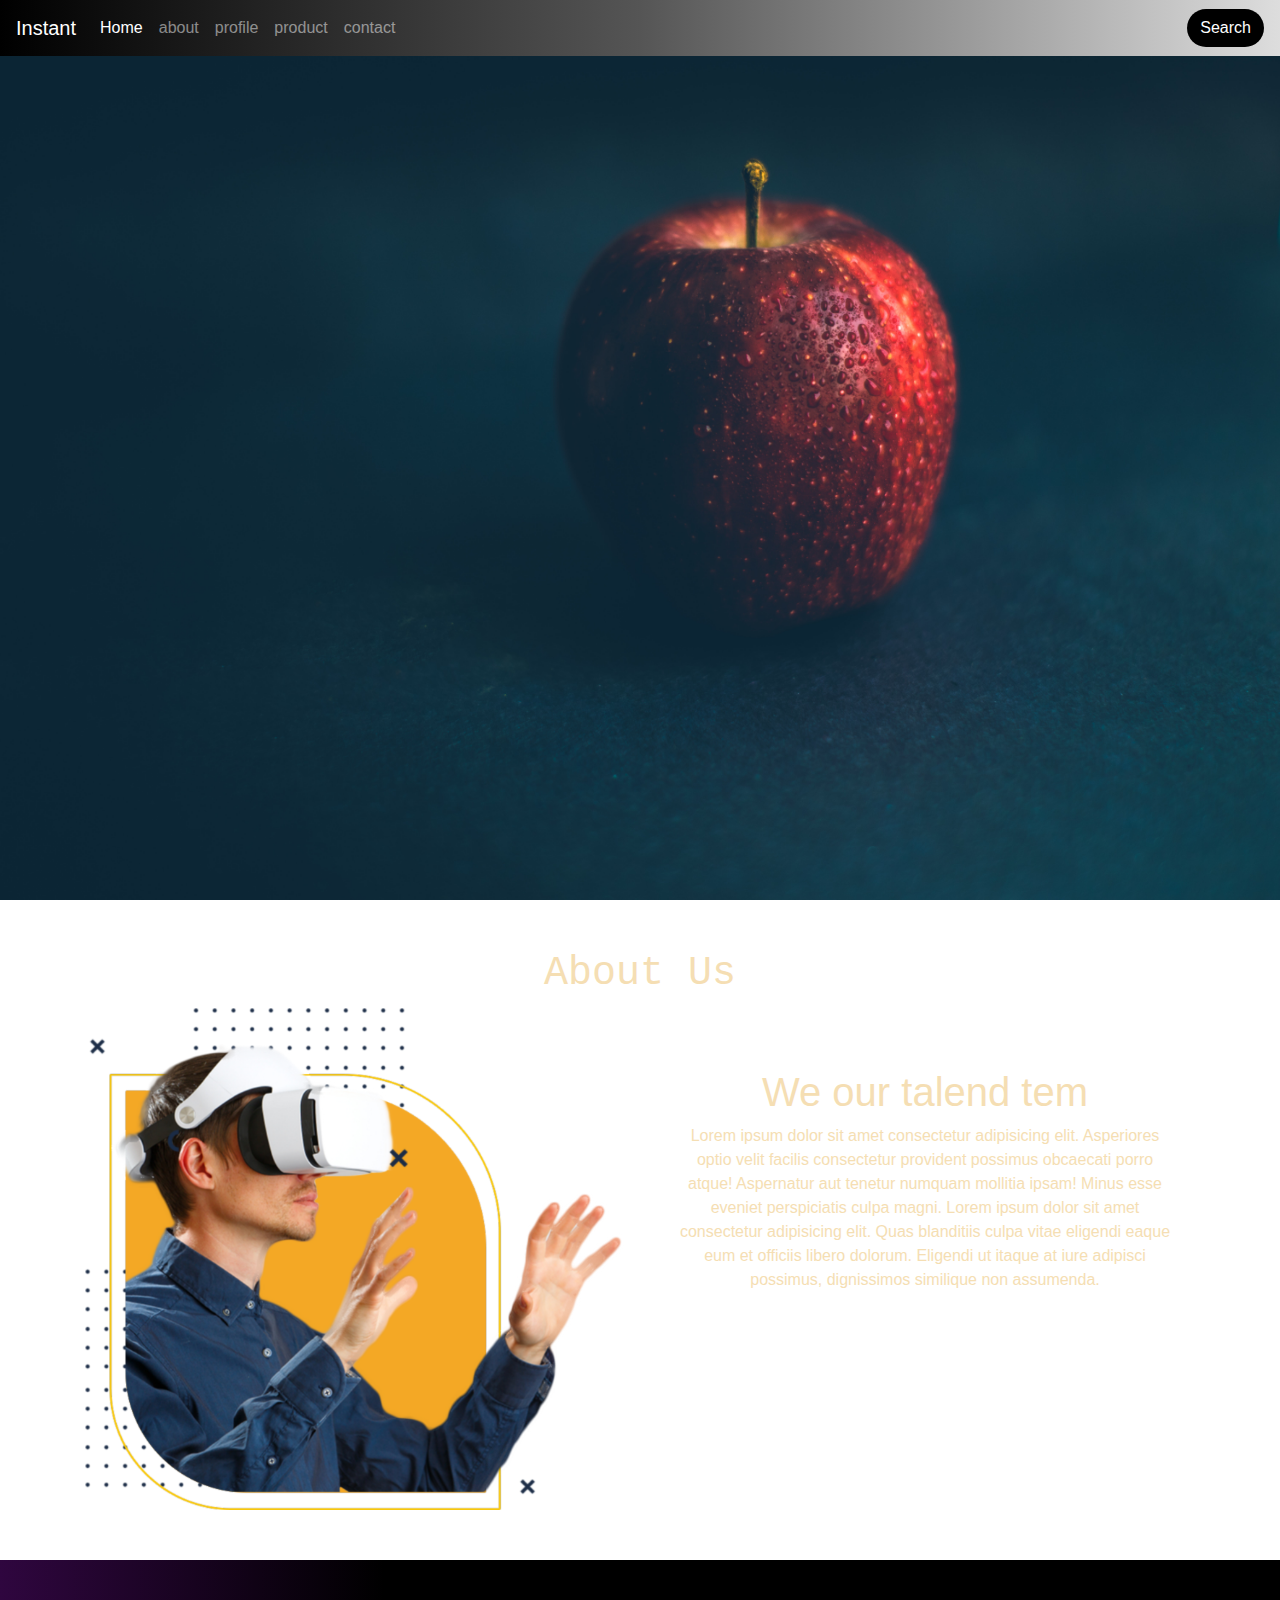
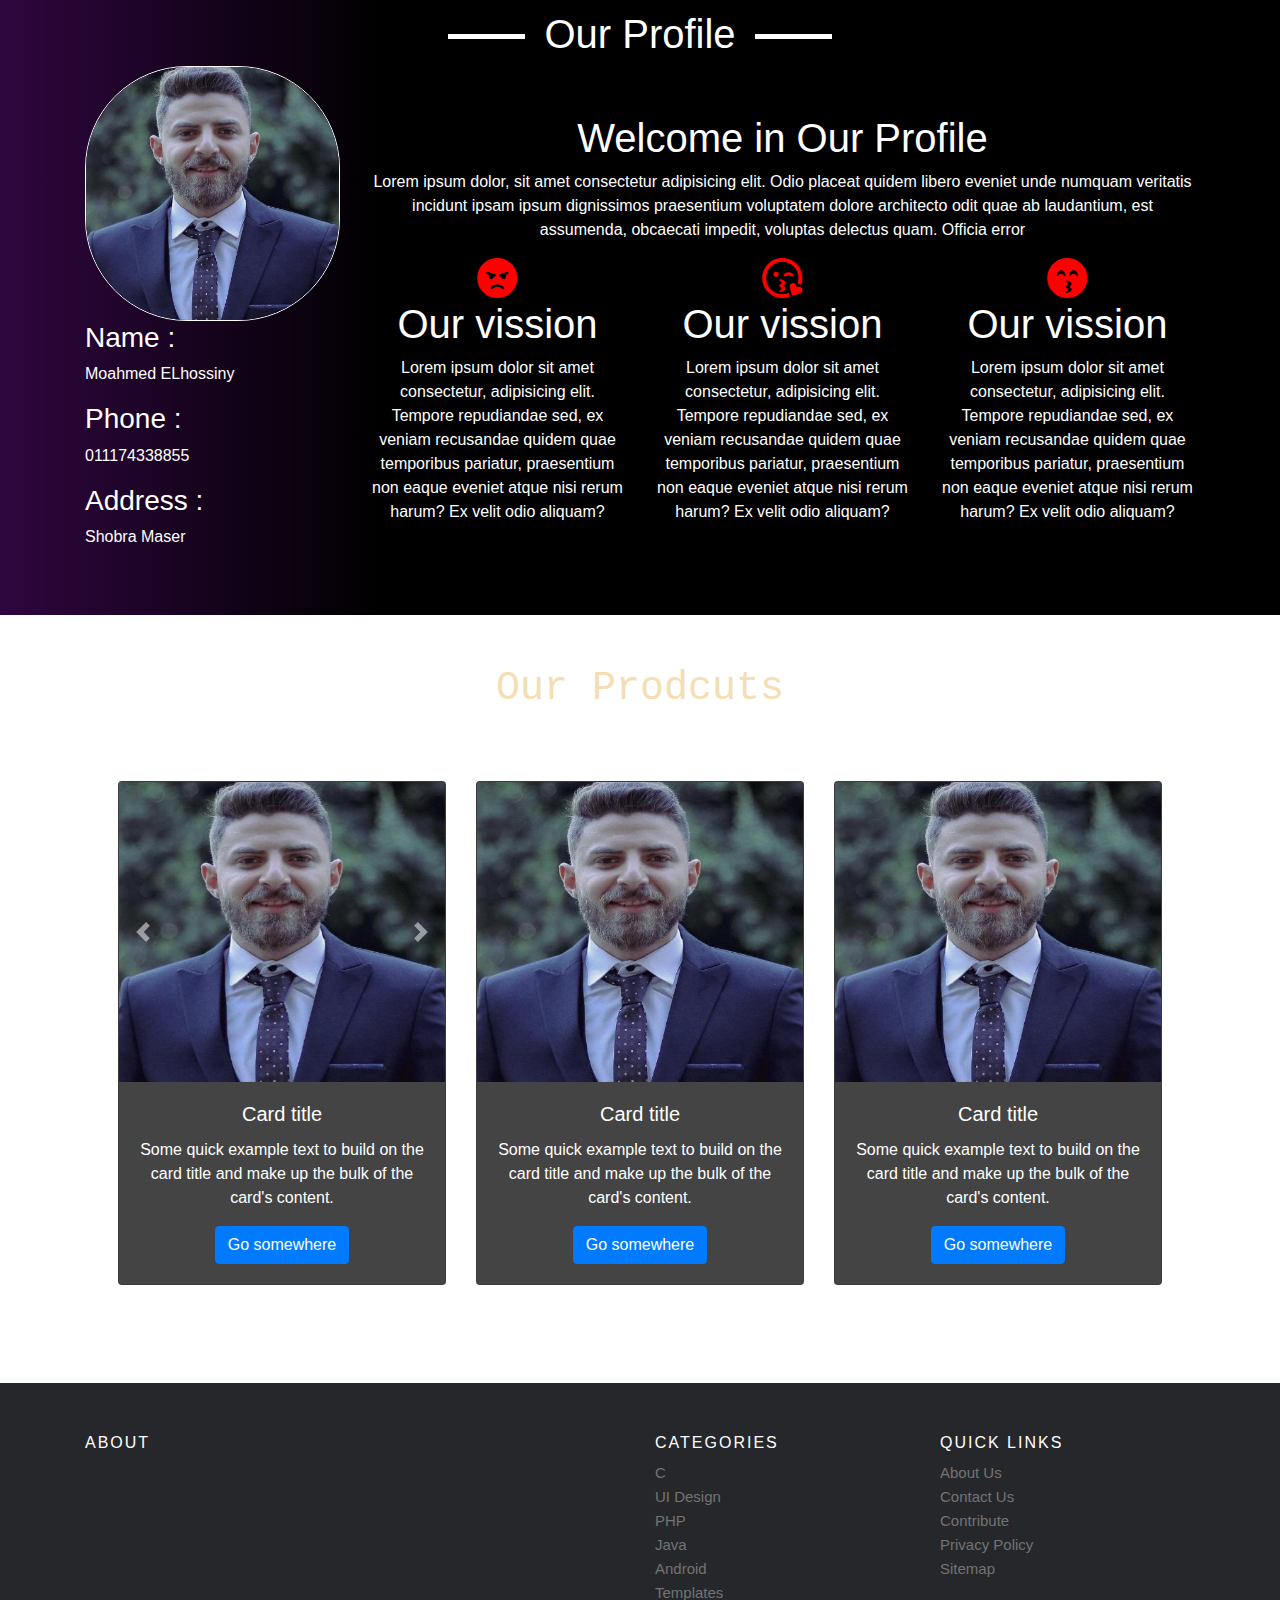
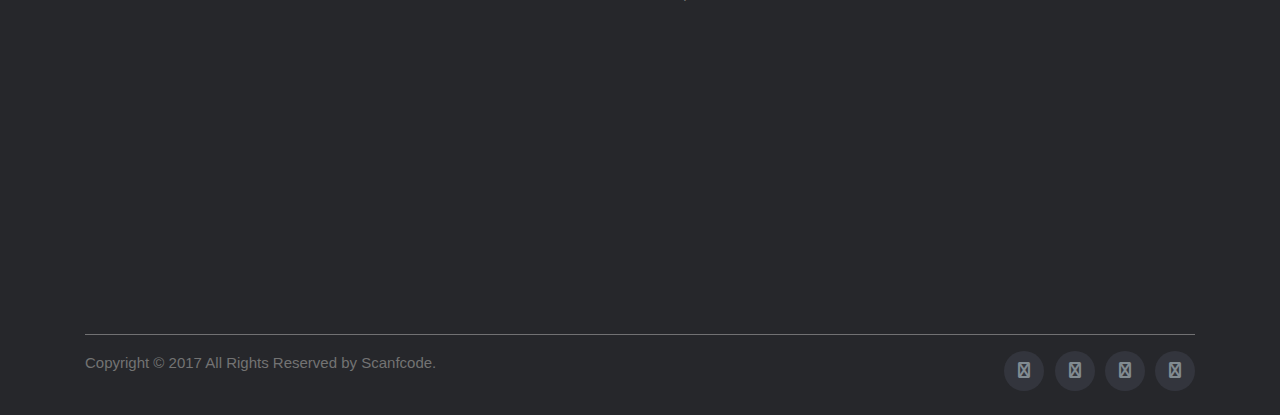
==== index.html @ 7d890608 "first commit" ====
<!DOCTYPE html>
<html lang="en">

<head>
    <meta charset="UTF-8">
    <meta http-equiv="X-UA-Compatible" content="IE=edge">
    <meta name="viewport" content="width=device-width, initial-scale=1.0">
    <title>Document</title>
    <!-- Bootstrap css -->
    <link rel="stylesheet" href="./css/bootstrap.min.css">
    <!-- Font Awsoum Css -->
    <link rel="stylesheet" href="./css/all.min.css">
    <!-- My File CSs -->
    <link rel="stylesheet" href="./css/main.css">
</head>

<body>

    <header id="home">
        <nav class=" navbar fixed-top navbar-expand-lg navbar-dark ">
            <a class="navbar-brand" href="#">Instant</a>
            <button class="navbar-toggler" type="button" data-toggle="collapse" data-target="#navbarSupportedContent"
                aria-controls="navbarSupportedContent" aria-expanded="false" aria-label="Toggle navigation">
                <span class="navbar-toggler-icon"></span>
            </button>
            <div class="collapse navbar-collapse" id="navbarSupportedContent">
                <ul class="navbar-nav mr-auto">
                    <li class="nav-item active">
                        <a class="nav-link" href="#home">Home</a>
                    </li>
                    <li class="nav-item">
                        <a class="nav-link" href="#about">about</a>
                    </li>

                    <li class="nav-item">
                        <a class="nav-link " href="#profile">profile</a>
                    </li>
                    <li class="nav-item">
                        <a class="nav-link " href="#product">product</a>
                    </li>
                    <li class="nav-item">
                        <a class="nav-link " href="#footer">contact</a>
                    </li>
                </ul>
                <form class="form-inline my-2 my-lg-0">
                    <button class="btn my-2 my-sm-0" type="submit">Search</button>
                </form>
            </div>
        </nav>
        <div class="home">

        </div>
    </header>


    <section id="about">
        <div class="about_header">
            <h1> About Us </h1>
            <div class="hr"></div>
        </div>
        <div class="container">
            <div class="row">
                <div class="col-md-6">
                    <div class="aboutImg">
                        <img src="./img/p4.png" class="img-fluid" alt="">
                    </div>
                </div>
                <div class="col-md-6">
                    <div class="aboutInfo">
                        <h1> We our talend tem </h1>
                        <p>
                            Lorem ipsum dolor sit amet consectetur adipisicing elit. Asperiores optio velit facilis
                            consectetur provident possimus obcaecati porro atque! Aspernatur aut tenetur numquam
                            mollitia ipsam! Minus esse eveniet perspiciatis culpa magni.
                            Lorem ipsum dolor sit amet consectetur adipisicing elit. Quas blanditiis culpa vitae
                            eligendi eaque eum et officiis libero dolorum. Eligendi ut itaque at iure adipisci possimus,
                            dignissimos similique non assumenda.
                        </p>

                    </div>
                </div>
            </div>
        </div>

    </section>


    <section id="profile">
        <div class="profileHeader">
            <h1> Our Profile </h1>
        </div>
        <div class="container">
            <div class="row">
                <div class="col-md-3">
                    <div class="profileInfo text-left">
                        <img src="./img/p5.jpg" class="img-fluid " alt="">
                        <h3> Name : </h3>
                        <p> Moahmed ELhossiny </p>
                        <h3> Phone : </h3>
                        <p> 011174338855 </p>
                        <h3> Address : </h3>
                        <p> Shobra Maser </p>
                    </div>
                </div>
                <div class="col-md-9">
                    <div class="profileData pt-5">
                        <h1> Welcome in Our Profile </h1>
                        <p> Lorem ipsum dolor, sit amet consectetur adipisicing elit. Odio placeat quidem libero eveniet
                            unde numquam veritatis incidunt ipsam ipsum dignissimos praesentium voluptatem dolore
                            architecto
                            odit quae ab laudantium, est assumenda, obcaecati impedit, voluptas delectus quam. Officia
                            error
                        </p>
                    </div>
                    <div class="row">
                        <div class="col-md-4">
                            <div class="data">
                                <i class="fa-solid fa-face-angry"></i>
                                <h1> Our vission </h1>

                                <p>Lorem ipsum dolor sit amet consectetur, adipisicing elit. Tempore repudiandae sed, ex
                                    veniam recusandae quidem quae temporibus pariatur, praesentium non eaque eveniet
                                    atque
                                    nisi rerum harum? Ex velit odio aliquam?</p>
                            </div>
                        </div>
                        <div class="col-md-4">
                            <div class="data">
                                <i class="fa-regular fa-face-kiss-wink-heart"></i>
                                <h1> Our vission </h1>
                                <p>Lorem ipsum dolor sit amet consectetur, adipisicing elit. Tempore repudiandae sed, ex
                                    veniam recusandae quidem quae temporibus pariatur, praesentium non eaque eveniet
                                    atque
                                    nisi rerum harum? Ex velit odio aliquam?</p>
                            </div>
                        </div>
                        <div class="col-md-4">
                            <div class="data">
                                <i class="fa-solid fa-face-kiss-beam"></i>
                                <h1> Our vission </h1>
                                <p>Lorem ipsum dolor sit amet consectetur, adipisicing elit. Tempore repudiandae sed, ex
                                    veniam recusandae quidem quae temporibus pariatur, praesentium non eaque eveniet
                                    atque
                                    nisi rerum harum? Ex velit odio aliquam?</p>
                            </div>
                        </div>
                    </div>
                </div>
            </div>
        </div>
    </section>

    <section id="product">
        <div class="product_header">
            <h1> Our Prodcuts </h1>
            <div class="hr"></div>
        </div>
        <div class="container p-5">
            <div class="row">
                <div class="col-lg-4 col-md-6">
                    <div class="card">
                        <div id="carouselExampleControls" class="card-img-top carousel slide" data-ride="carousel">
                            <div id="carouselExampleControls" class="carousel slide" data-ride="carousel">
                                <div class="carousel-inner">
                                    <div class="carousel-item active">
                                        <img src="./img/p5.jpg" class="d-block w-100" alt="...">
                                    </div>
                                    <div class="carousel-item">
                                        <img src="./img/p6.png" class="d-block w-100" alt="...">
                                    </div>
                                    <div class="carousel-item">
                                        <img src="./img/p7.png" class="d-block w-100" alt="...">
                                    </div>
                                </div>
                                <button class="carousel-control-prev" type="button"
                                    data-target="#carouselExampleControls" data-slide="prev">
                                    <span class="carousel-control-prev-icon" aria-hidden="true"></span>
                                    <span class="sr-only">Previous</span>
                                </button>
                                <button class="carousel-control-next" type="button"
                                    data-target="#carouselExampleControls" data-slide="next">
                                    <span class="carousel-control-next-icon" aria-hidden="true"></span>
                                    <span class="sr-only">Next</span>
                                </button>
                            </div>

                            <div class="card-body">
                                <h5 class="card-title">Card title</h5>
                                <p class="card-text">Some quick example text to build on the card title and make up the
                                    bulk of the card's content.</p>
                                <a href="#" class="btn btn-primary">Go somewhere</a>
                            </div>
                        </div>
                    </div>
                </div>
                <div class="col-lg-4 col-md-6">
                    <div class="card">
                        <div id="carouselExampleControls" class="card-img-top carousel slide" data-ride="carousel">
                            <img src="./img/p5.jpg" class="card-img-top" alt="">
                            <div class="card-body">
                                <h5 class="card-title">Card title</h5>
                                <p class="card-text">Some quick example text to build on the card title and make up the
                                    bulk of the card's content.</p>
                                <a href="#" class="btn btn-primary">Go somewhere</a>
                            </div>
                        </div>
                    </div>
                </div>
                <div class="col-lg-4 col-md-6">
                    <div class="card">
                        <div id="carouselExampleControls" class="card-img-top carousel slide" data-ride="carousel">
                            <img src="./img/p5.jpg" class="card-img-top" alt="">
                            <div class="card-body">
                                <h5 class="card-title">Card title</h5>
                                <p class="card-text">Some quick example text to build on the card title and make up the
                                    bulk of the card's content.</p>
                                <a href="#" class="btn btn-primary">Go somewhere</a>
                            </div>
                        </div>
                    </div>
                </div>
            </div>

    </section>

    <!-- Site footer -->
    <footer id="footer" class="site-footer">
        <div class="container">
            <div class="row">
                <div class="col-sm-12 col-md-6">
                    <h6>About</h6>
                    <iframe
                        src="https://www.google.com/maps/embed?pb=!1m18!1m12!1m3!1d1726.5728636154925!2d31.218558756893323!3d30.061357062772814!2m3!1f0!2f0!3f0!3m2!1i1024!2i768!4f13.1!3m3!1m2!1s0x145840e1000001df%3A0xaff091a37d801cb8!2sJewel%20Zamalek%20Hotel!5e0!3m2!1sar!2seg!4v1648321717082!5m2!1sar!2seg"
                        width="100%" height="450" style="border:0;" allowfullscreen="" loading="lazy"
                        referrerpolicy="no-referrer-when-downgrade"></iframe>
                </div>

                <div class="col-xs-6 col-md-3">
                    <h6>Categories</h6>
                    <ul class="footer-links">
                        <li><a href="http://scanfcode.com/category/c-language/">C</a></li>
                        <li><a href="http://scanfcode.com/category/front-end-development/">UI Design</a></li>
                        <li><a href="http://scanfcode.com/category/back-end-development/">PHP</a></li>
                        <li><a href="http://scanfcode.com/category/java-programming-language/">Java</a></li>
                        <li><a href="http://scanfcode.com/category/android/">Android</a></li>
                        <li><a href="http://scanfcode.com/category/templates/">Templates</a></li>
                    </ul>
                </div>

                <div class="col-xs-6 col-md-3">
                    <h6>Quick Links</h6>
                    <ul class="footer-links">
                        <li><a href="http://scanfcode.com/about/">About Us</a></li>
                        <li><a href="http://scanfcode.com/contact/">Contact Us</a></li>
                        <li><a href="http://scanfcode.com/contribute-at-scanfcode/">Contribute</a></li>
                        <li><a href="http://scanfcode.com/privacy-policy/">Privacy Policy</a></li>
                        <li><a href="http://scanfcode.com/sitemap/">Sitemap</a></li>
                    </ul>
                </div>
            </div>
            <hr>
        </div>
        <div class="container">
            <div class="row">
                <div class="col-md-8 col-sm-6 col-xs-12">
                    <p class="copyright-text">Copyright &copy; 2017 All Rights Reserved by
                        <a href="#">Scanfcode</a>.
                    </p>
                </div>

                <div class="col-md-4 col-sm-6 col-xs-12">
                    <ul class="social-icons">
                        <li><a class="facebook" href="#"><i class="fa fa-facebook"></i></a></li>
                        <li><a class="twitter" href="#"><i class="fa fa-twitter"></i></a></li>
                        <li><a class="dribbble" href="#"><i class="fa fa-dribbble"></i></a></li>
                        <li><a class="linkedin" href="#"><i class="fa fa-linkedin"></i></a></li>
                    </ul>
                </div>
            </div>
        </div>
    </footer>

    <script src="./js/jquery.slim.min.js"></script>
    <script src="./js/popper.min.js"></script>
    <script src="./js/bootstrap.min.js"> </script>

</body>

</html>
---- css/main.css ----
body {
    height: 3000px;
}

.navbar {
    background: linear-gradient(to right, black, #555, #ddd);
}

.navbar button {
    background-color: black;
    color: white;
    border-radius: 20px;

}

.home {
    width: 100%;
    height: 100vh;
    background-image: url(../img/p1.jpg);
    background-size: 100% 100%;
    background-attachment: fixed;
    background-position: center center;
}


/* ==  About ====== */
#about {
    padding: 50px 0px;
    text-align: center;
    background-image: url(../img/p2.jpg);
    background-attachment: fixed;
    background-size: 100% 100%;
    height: auto;
    color: wheat;
}

#about .about_header {
    margin-top: 30px;
    width: 30%;
    margin: auto;
    border-bottom: 2px solid white;
}

#about .about_header h1 {
    border-left: 2px solid white;
    border-right: 2px solid white;
    font-family: 'Courier New', Courier, monospace;
}

#about .aboutInfo {
    padding: 60px 20px;
}


#profile {
    padding: 50px 0px;
    text-align: center;
    height: auto;
    background: linear-gradient(to left, #000 70%, rgb(47, 6, 63));
    color: white;
}

#profile .profileHeader {

    width: 30%;
    margin: auto;
}

#profile .profileHeader h1 {
    position: relative;

}

#profile .profileHeader h1::after {
    content: "";
    position: absolute;
    width: 20%;
    height: 5px;
    right: 0px;
    background-color: white;
    top: 50%;
}

#profile .profileHeader h1::before {
    content: "";
    position: absolute;
    width: 20%;
    height: 5px;
    left: 0px;
    background-color: white;
    top: 50%;
}

#profile .profileInfo img {
    border-radius: 40%;
    border: 1px solid white;

}

#profile i {
    font-size: 40px;
    color: red;
}

@media(max-width:600px) {
    .home {
        background-size: cover;
        height: 50vh;
    }

    #about .about_header h1,
    #product .product_header h1 {
        font-size: 25px;
    }

    #about .about_header,
    #product .product_header {
        width: 80%;

    }

    #profile .profileHeader h1 {
        font-size: 25px;
    }

    #profile .profileHeader {
        width: 70%;
    }

    .profileData h1 {
        font-size: 25px;

    }
}

#product {
    padding: 50px 0px;
    text-align: center;
    background-image: url(../img/p3.jpg);
    background-attachment: fixed;
    background-size: 100% 100%;
    height: auto;
    color: wheat;
}

#product .product_header {
    margin-top: 30px;
    width: 30%;
    margin: auto;
    border-bottom: 2px solid white;
    border-radius: 20%;
}

#product .product_header h1 {
    border-left: 2px solid white;
    border-right: 2px solid white;
    font-family: 'Courier New', Courier, monospace;
    border-radius: 20%;
}

#product .card {
    background-color: #444;
    color: white;
    margin-top: 10px;
}

.card img {
    height: 300px;
}

/* .product_header */

.site-footer {
    background-color: #26272b;
    padding: 45px 0 20px;
    font-size: 15px;
    line-height: 24px;
    color: #737373;
}

.site-footer hr {
    border-top-color: #bbb;
    opacity: 0.5
}

.site-footer hr.small {
    margin: 20px 0
}

.site-footer h6 {
    color: #fff;
    font-size: 16px;
    text-transform: uppercase;
    margin-top: 5px;
    letter-spacing: 2px
}

.site-footer a {
    color: #737373;
}

.site-footer a:hover {
    color: #3366cc;
    text-decoration: none;
}

.footer-links {
    padding-left: 0;
    list-style: none
}

.footer-links li {
    display: block
}

.footer-links a {
    color: #737373
}

.footer-links a:active,
.footer-links a:focus,
.footer-links a:hover {
    color: #3366cc;
    text-decoration: none;
}

.footer-links.inline li {
    display: inline-block
}

.site-footer .social-icons {
    text-align: right
}

.site-footer .social-icons a {
    width: 40px;
    height: 40px;
    line-height: 40px;
    margin-left: 6px;
    margin-right: 0;
    border-radius: 100%;
    background-color: #33353d
}

.copyright-text {
    margin: 0
}

@media (max-width:991px) {
    .site-footer [class^=col-] {
        margin-bottom: 30px
    }
}

@media (max-width:767px) {
    .site-footer {
        padding-bottom: 0
    }

    .site-footer .copyright-text,
    .site-footer .social-icons {
        text-align: center
    }
}

.social-icons {
    padding-left: 0;
    margin-bottom: 0;
    list-style: none
}

.social-icons li {
    display: inline-block;
    margin-bottom: 4px
}

.social-icons li.title {
    margin-right: 15px;
    text-transform: uppercase;
    color: #96a2b2;
    font-weight: 700;
    font-size: 13px
}

.social-icons a {
    background-color: #eceeef;
    color: #818a91;
    font-size: 16px;
    display: inline-block;
    line-height: 44px;
    width: 44px;
    height: 44px;
    text-align: center;
    margin-right: 8px;
    border-radius: 100%;
    -webkit-transition: all .2s linear;
    -o-transition: all .2s linear;
    transition: all .2s linear
}

.social-icons a:active,
.social-icons a:focus,
.social-icons a:hover {
    color: #fff;
    background-color: #29aafe
}

.social-icons.size-sm a {
    line-height: 34px;
    height: 34px;
    width: 34px;
    font-size: 14px
}

.social-icons a.facebook:hover {
    background-color: #3b5998
}

.social-icons a.twitter:hover {
    background-color: #00aced
}

.social-icons a.linkedin:hover {
    background-color: #007bb6
}

.social-icons a.dribbble:hover {
    background-color: #ea4c89
}

@media (max-width:767px) {
    .social-icons li.title {
        display: block;
        margin-right: 0;
        font-weight: 600
    }
}

html {
    scroll-behavior: smooth;
}
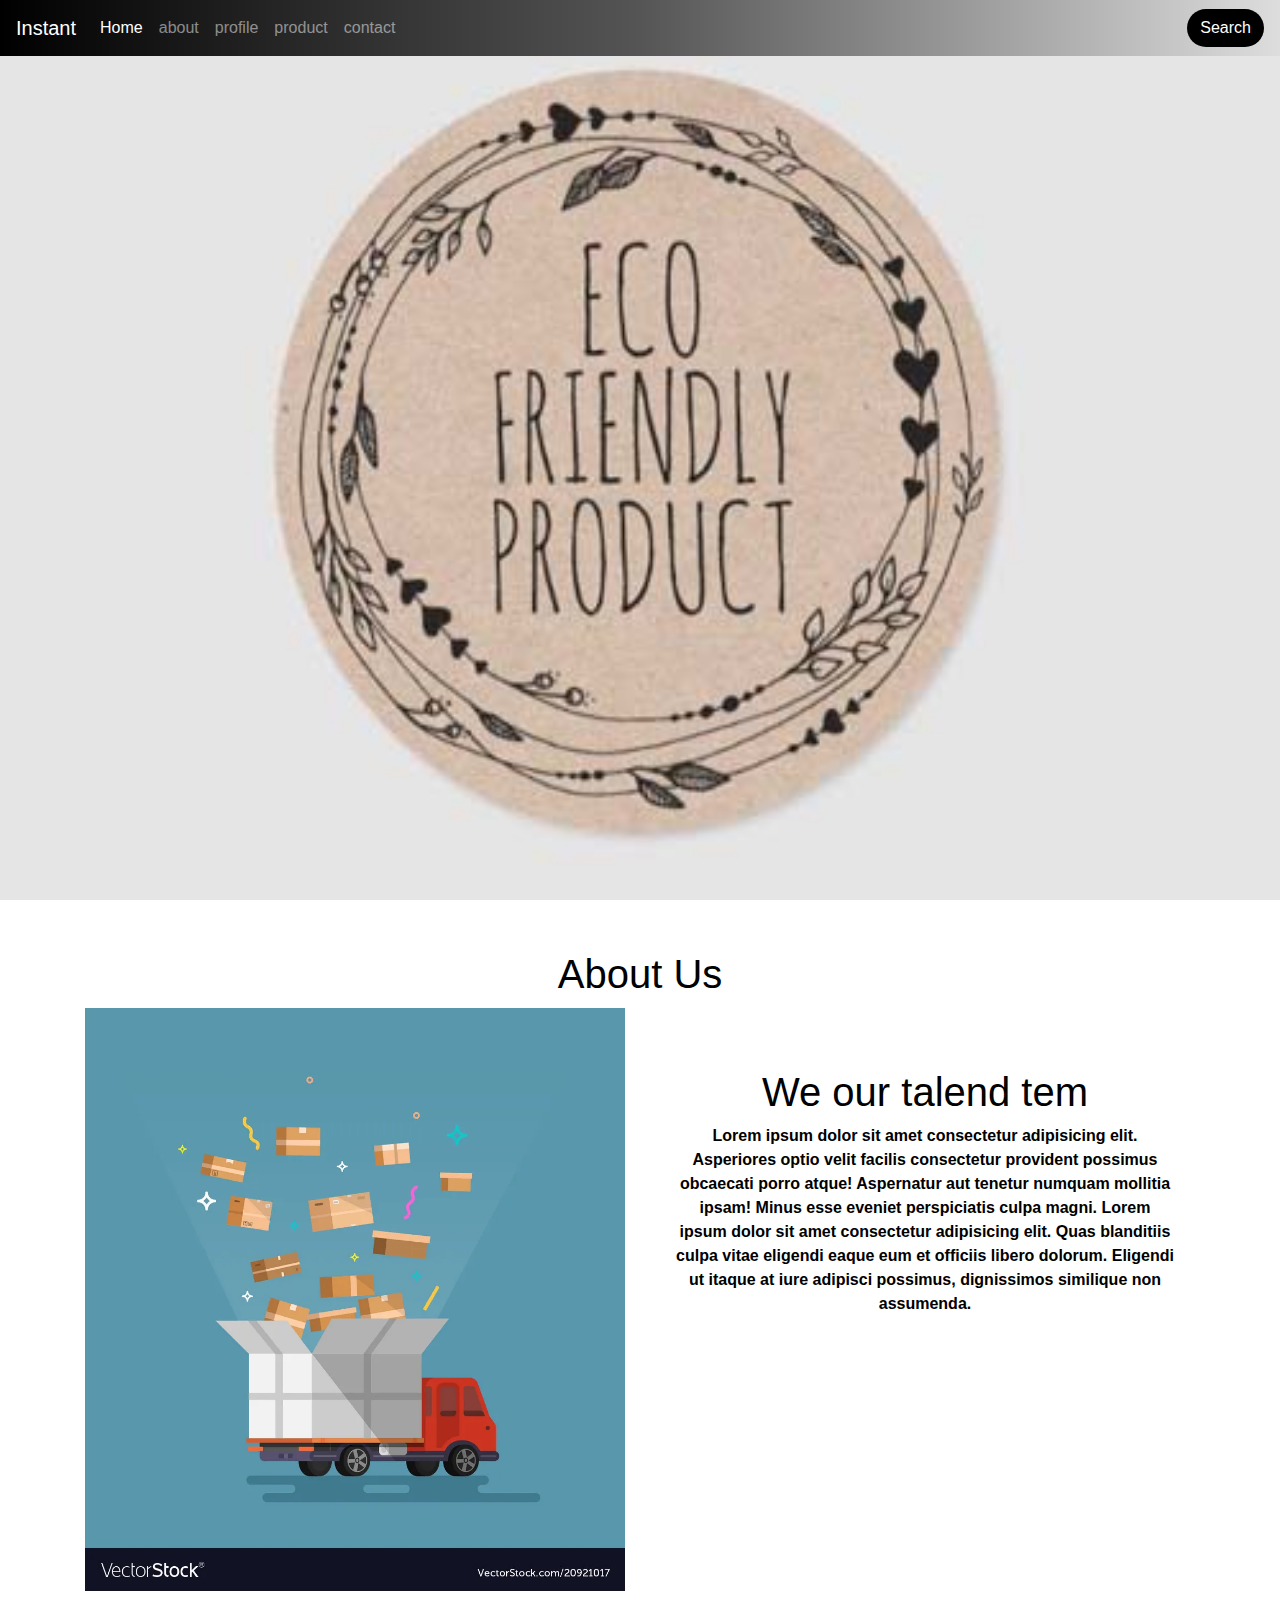
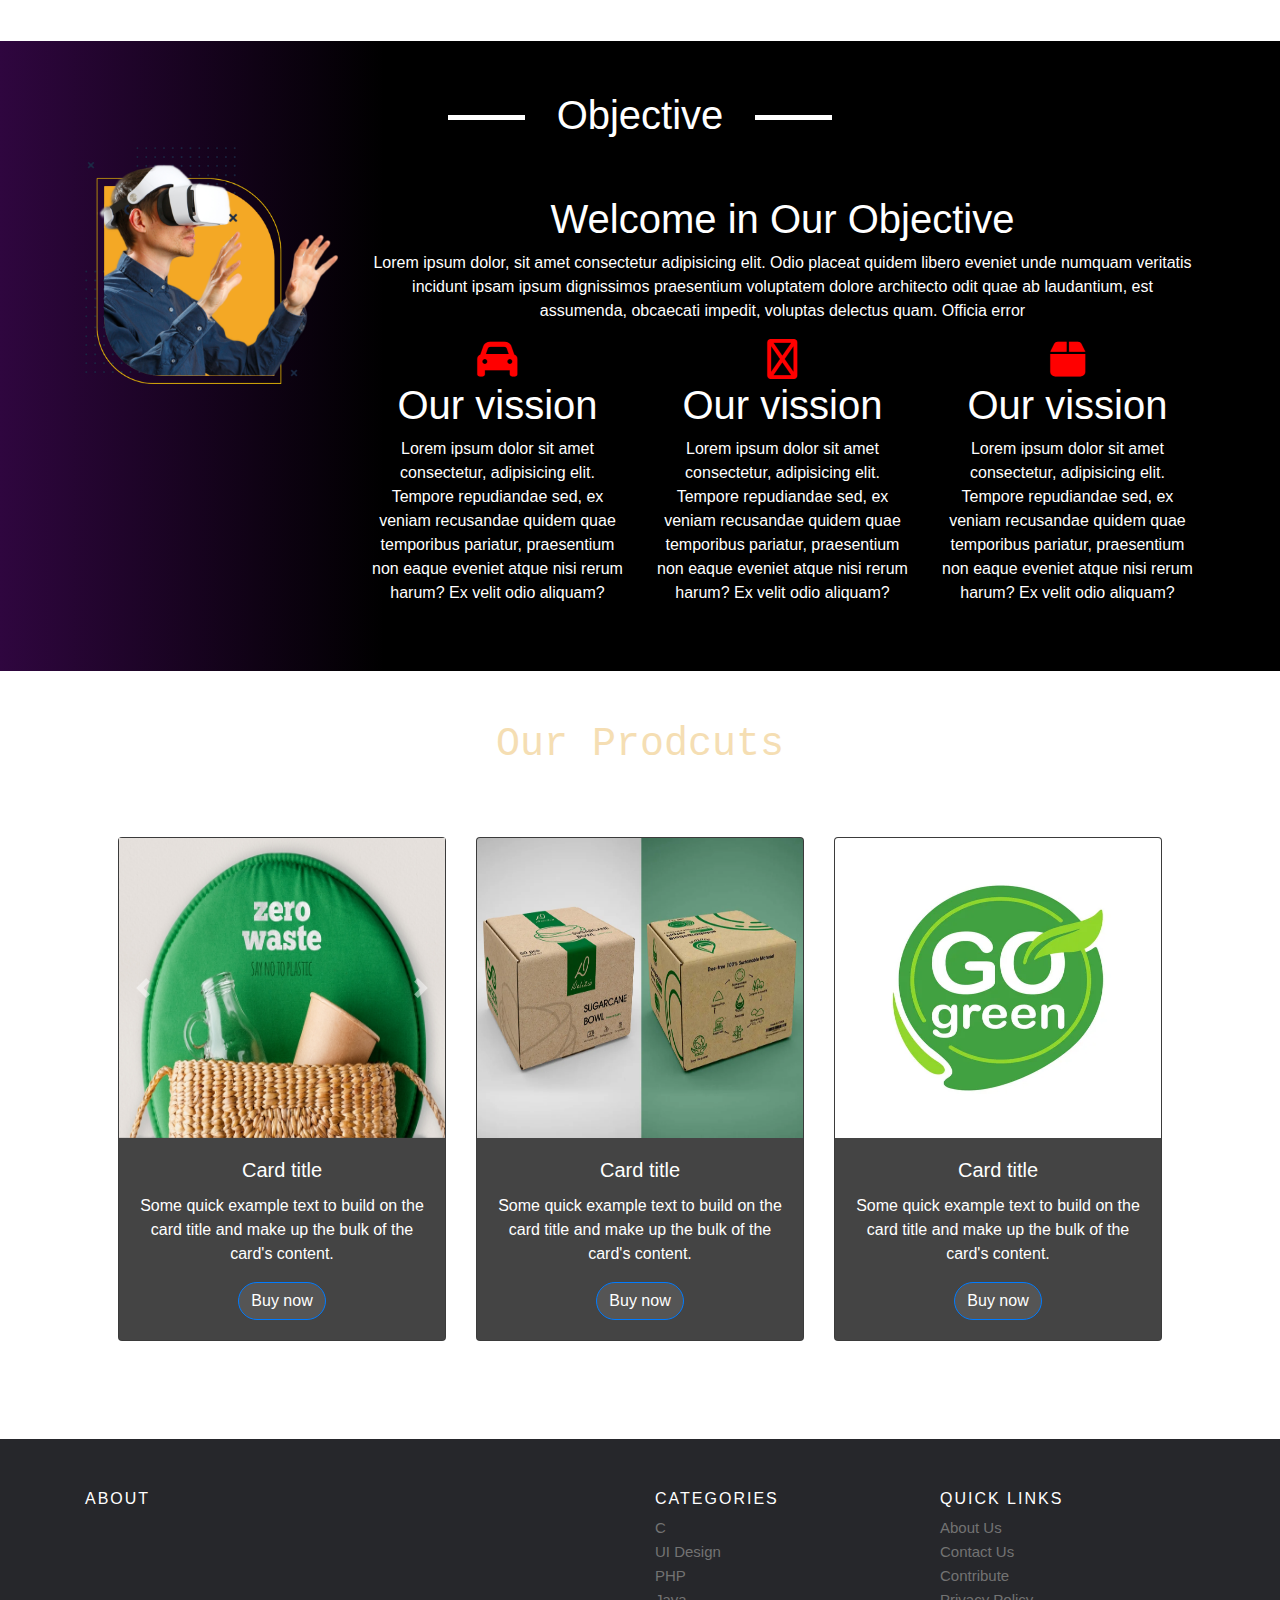
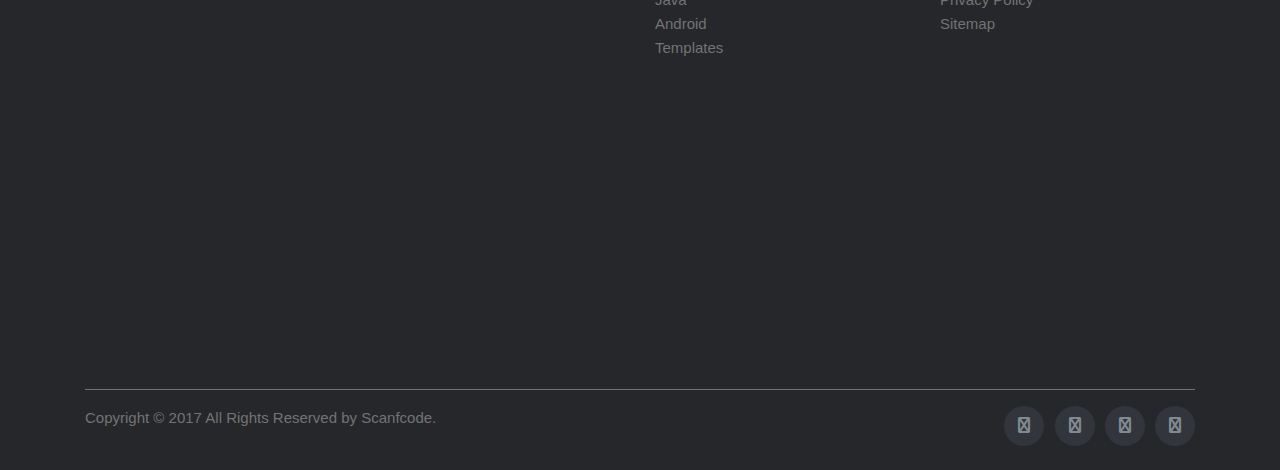
==== commit dfa5fd21: "first commitasadms" ====
--- a/index.html
+++ b/index.html
@@ -62,7 +62,7 @@
             <div class="row">
                 <div class="col-md-6">
                     <div class="aboutImg">
-                        <img src="./img/p4.png" class="img-fluid" alt="">
+                        <img src="./img/p11.webp" class="img-fluid" alt="">
                     </div>
                 </div>
                 <div class="col-md-6">
@@ -87,24 +87,18 @@
 
     <section id="profile">
         <div class="profileHeader">
-            <h1> Our Profile </h1>
+            <h1> Objective </h1>
         </div>
         <div class="container">
             <div class="row">
                 <div class="col-md-3">
                     <div class="profileInfo text-left">
-                        <img src="./img/p5.jpg" class="img-fluid " alt="">
-                        <h3> Name : </h3>
-                        <p> Moahmed ELhossiny </p>
-                        <h3> Phone : </h3>
-                        <p> 011174338855 </p>
-                        <h3> Address : </h3>
-                        <p> Shobra Maser </p>
+                        <img src="./img/p4.png" class="img-fluid " alt="">
                     </div>
                 </div>
                 <div class="col-md-9">
                     <div class="profileData pt-5">
-                        <h1> Welcome in Our Profile </h1>
+                        <h1> Welcome in Our Objective </h1>
                         <p> Lorem ipsum dolor, sit amet consectetur adipisicing elit. Odio placeat quidem libero eveniet
                             unde numquam veritatis incidunt ipsam ipsum dignissimos praesentium voluptatem dolore
                             architecto
@@ -115,7 +109,7 @@
                     <div class="row">
                         <div class="col-md-4">
                             <div class="data">
-                                <i class="fa-solid fa-face-angry"></i>
+                                <i class="fa-solid fa-car"></i>
                                 <h1> Our vission </h1>
 
                                 <p>Lorem ipsum dolor sit amet consectetur, adipisicing elit. Tempore repudiandae sed, ex
@@ -126,7 +120,7 @@
                         </div>
                         <div class="col-md-4">
                             <div class="data">
-                                <i class="fa-regular fa-face-kiss-wink-heart"></i>
+                                <i class="fa-regular fa-box"></i>
                                 <h1> Our vission </h1>
                                 <p>Lorem ipsum dolor sit amet consectetur, adipisicing elit. Tempore repudiandae sed, ex
                                     veniam recusandae quidem quae temporibus pariatur, praesentium non eaque eveniet
@@ -136,7 +130,7 @@
                         </div>
                         <div class="col-md-4">
                             <div class="data">
-                                <i class="fa-solid fa-face-kiss-beam"></i>
+                                <i class="fa-solid fa-box"></i>
                                 <h1> Our vission </h1>
                                 <p>Lorem ipsum dolor sit amet consectetur, adipisicing elit. Tempore repudiandae sed, ex
                                     veniam recusandae quidem quae temporibus pariatur, praesentium non eaque eveniet
@@ -163,13 +157,13 @@
                             <div id="carouselExampleControls" class="carousel slide" data-ride="carousel">
                                 <div class="carousel-inner">
                                     <div class="carousel-item active">
-                                        <img src="./img/p5.jpg" class="d-block w-100" alt="...">
+                                        <img src="./img/7-Creative-Eco-Friendly-Packaging-Ideas-for-Businesses.jpg" class="d-block w-100" alt="...">
                                     </div>
                                     <div class="carousel-item">
-                                        <img src="./img/p6.png" class="d-block w-100" alt="...">
+                                        <img src="./img/79315609_107578970985761_7446511819885117440_o1.jpg" class="d-block w-100" alt="...">
                                     </div>
                                     <div class="carousel-item">
-                                        <img src="./img/p7.png" class="d-block w-100" alt="...">
+                                        <img src="./img/82564331_108270710717774_5557072650297147392_n.png" class="d-block w-100" alt="...">
                                     </div>
                                 </div>
                                 <button class="carousel-control-prev" type="button"
@@ -188,7 +182,7 @@
                                 <h5 class="card-title">Card title</h5>
                                 <p class="card-text">Some quick example text to build on the card title and make up the
                                     bulk of the card's content.</p>
-                                <a href="#" class="btn btn-primary">Go somewhere</a>
+                                <a href="#" class="btn btn-primary">Buy now</a>
                             </div>
                         </div>
                     </div>
@@ -196,12 +190,12 @@
                 <div class="col-lg-4 col-md-6">
                     <div class="card">
                         <div id="carouselExampleControls" class="card-img-top carousel slide" data-ride="carousel">
-                            <img src="./img/p5.jpg" class="card-img-top" alt="">
+                            <img src="./img/d69806c90cf1d4ac2f8aec8144003050d5388b85.webp" class="card-img-top" alt="">
                             <div class="card-body">
                                 <h5 class="card-title">Card title</h5>
                                 <p class="card-text">Some quick example text to build on the card title and make up the
                                     bulk of the card's content.</p>
-                                <a href="#" class="btn btn-primary">Go somewhere</a>
+                                <a href="#" class="btn btn-primary">Buy now</a>
                             </div>
                         </div>
                     </div>
@@ -209,12 +203,12 @@
                 <div class="col-lg-4 col-md-6">
                     <div class="card">
                         <div id="carouselExampleControls" class="card-img-top carousel slide" data-ride="carousel">
-                            <img src="./img/p5.jpg" class="card-img-top" alt="">
+                            <img src="./img/depositphotos_382346832-stock-illustration-go-green-icon-with-eco.jpg" class="card-img-top" alt="">
                             <div class="card-body">
                                 <h5 class="card-title">Card title</h5>
                                 <p class="card-text">Some quick example text to build on the card title and make up the
                                     bulk of the card's content.</p>
-                                <a href="#" class="btn btn-primary">Go somewhere</a>
+                                <a href="#" class="btn btn-primary">Buy now</a>
                             </div>
                         </div>
                     </div>
--- a/css/main.css
+++ b/css/main.css
@@ -16,7 +16,7 @@
 .home {
     width: 100%;
     height: 100vh;
-    background-image: url(../img/p1.jpg);
+    background-image: url(../img/p8.jpg);
     background-size: 100% 100%;
     background-attachment: fixed;
     background-position: center center;
@@ -27,11 +27,12 @@
 #about {
     padding: 50px 0px;
     text-align: center;
-    background-image: url(../img/p2.jpg);
+    background-image: url(../img/p9.jpg);
     background-attachment: fixed;
     background-size: 100% 100%;
     height: auto;
-    color: wheat;
+    color: black;
+    font-weight: bold;
 }
 
 #about .about_header {
@@ -44,7 +45,6 @@
 #about .about_header h1 {
     border-left: 2px solid white;
     border-right: 2px solid white;
-    font-family: 'Courier New', Courier, monospace;
 }
 
 #about .aboutInfo {
@@ -91,11 +91,7 @@
     top: 50%;
 }
 
-#profile .profileInfo img {
-    border-radius: 40%;
-    border: 1px solid white;
-
-}
+
 
 #profile i {
     font-size: 40px;
@@ -149,6 +145,10 @@
     margin: auto;
     border-bottom: 2px solid white;
     border-radius: 20%;
+}
+#product .card A{
+    background-color: #555;
+    border-radius: 20px;
 }
 
 #product .product_header h1 {
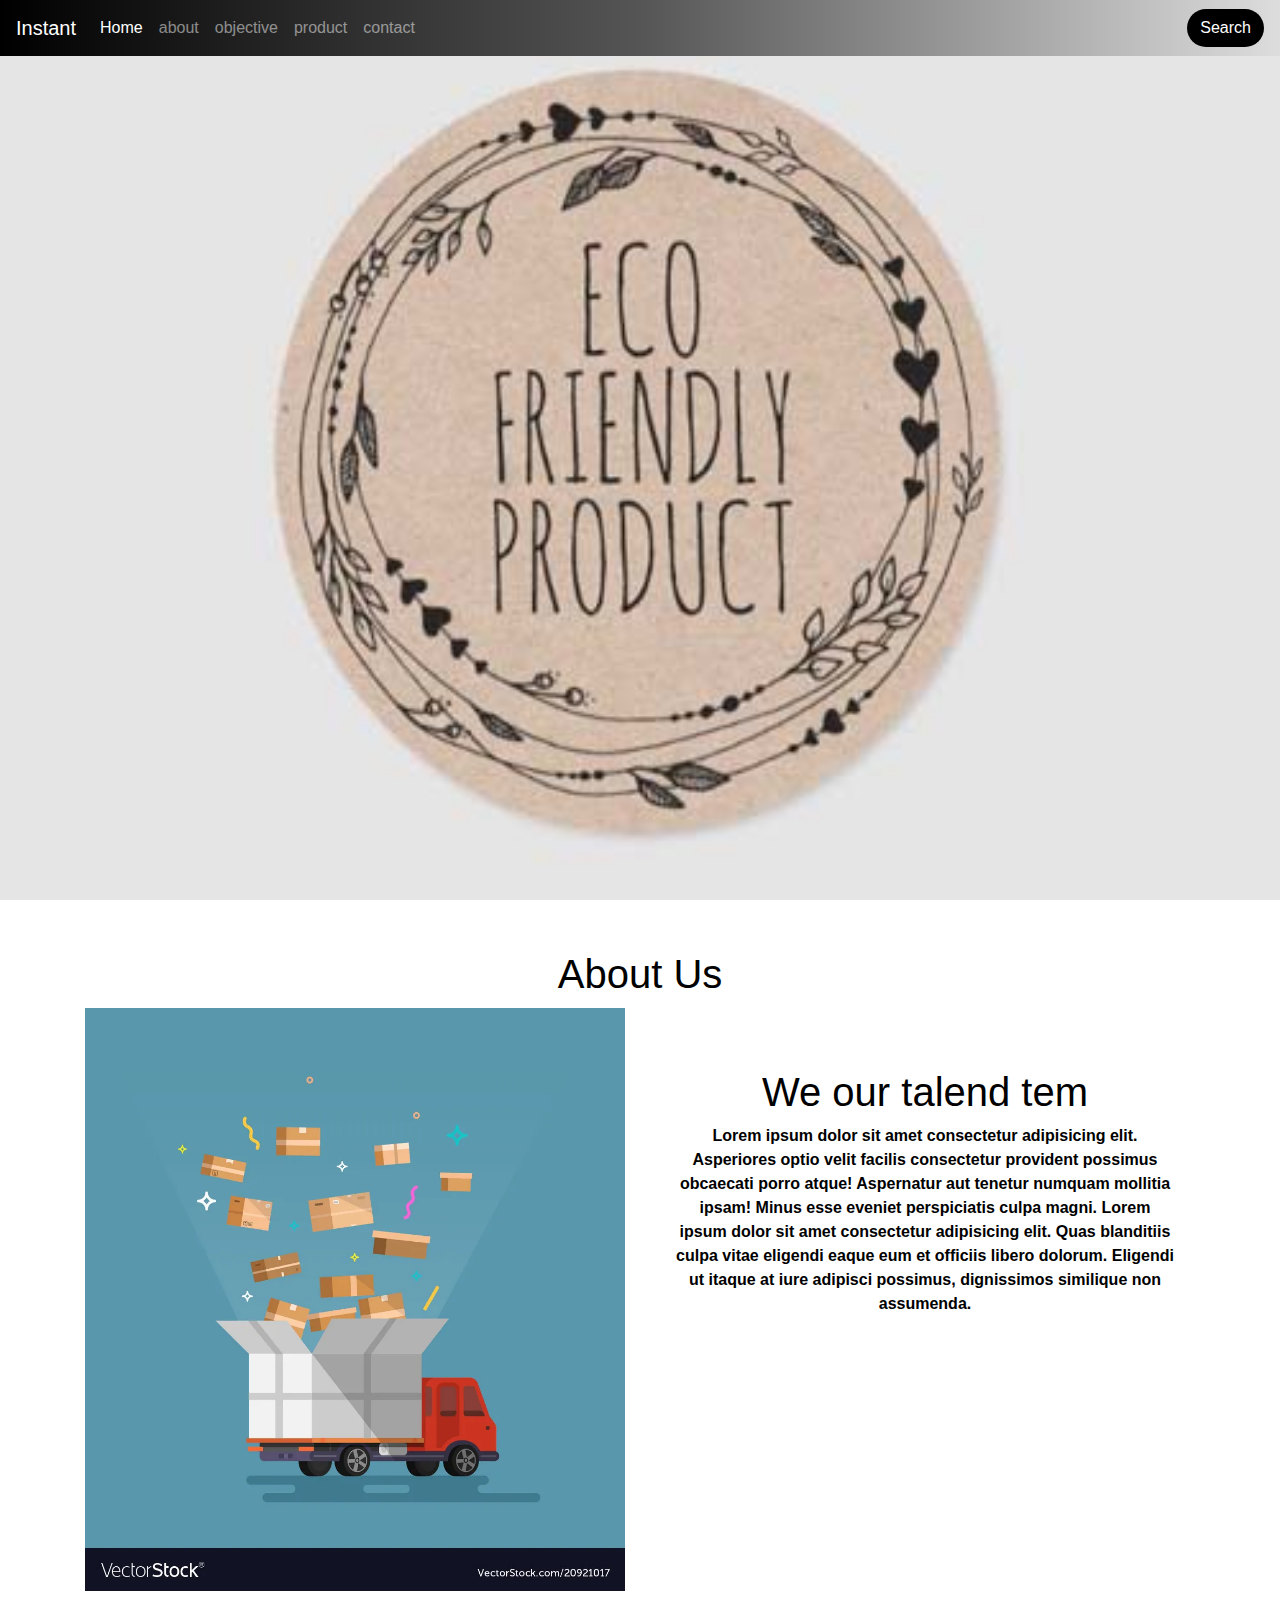
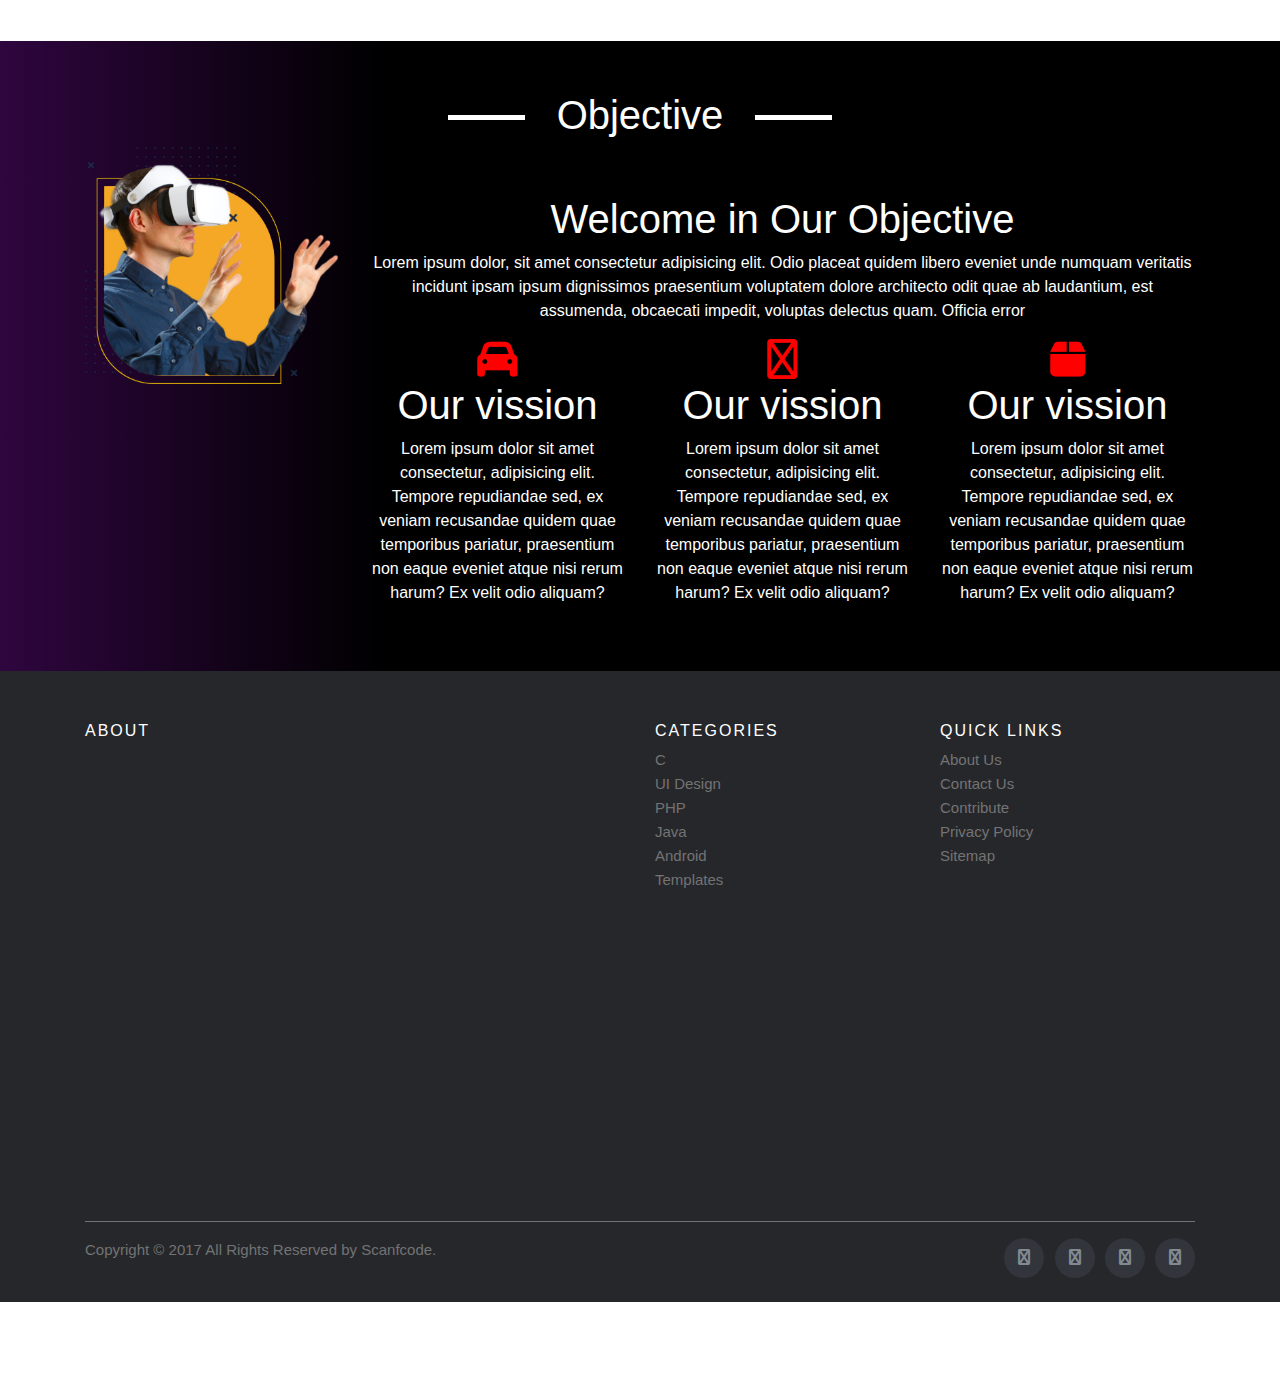
==== commit 950bc26f: "first commitasadms" ====
--- a/index.html
+++ b/index.html
@@ -33,10 +33,10 @@
                     </li>
 
                     <li class="nav-item">
-                        <a class="nav-link " href="#profile">profile</a>
-                    </li>
-                    <li class="nav-item">
-                        <a class="nav-link " href="#product">product</a>
+                        <a class="nav-link " href="#profile">objective</a>
+                    </li>
+                    <li class="nav-item">
+                        <a class="nav-link " href="./product.html">product</a>
                     </li>
                     <li class="nav-item">
                         <a class="nav-link " href="#footer">contact</a>
@@ -144,78 +144,7 @@
         </div>
     </section>
 
-    <section id="product">
-        <div class="product_header">
-            <h1> Our Prodcuts </h1>
-            <div class="hr"></div>
-        </div>
-        <div class="container p-5">
-            <div class="row">
-                <div class="col-lg-4 col-md-6">
-                    <div class="card">
-                        <div id="carouselExampleControls" class="card-img-top carousel slide" data-ride="carousel">
-                            <div id="carouselExampleControls" class="carousel slide" data-ride="carousel">
-                                <div class="carousel-inner">
-                                    <div class="carousel-item active">
-                                        <img src="./img/7-Creative-Eco-Friendly-Packaging-Ideas-for-Businesses.jpg" class="d-block w-100" alt="...">
-                                    </div>
-                                    <div class="carousel-item">
-                                        <img src="./img/79315609_107578970985761_7446511819885117440_o1.jpg" class="d-block w-100" alt="...">
-                                    </div>
-                                    <div class="carousel-item">
-                                        <img src="./img/82564331_108270710717774_5557072650297147392_n.png" class="d-block w-100" alt="...">
-                                    </div>
-                                </div>
-                                <button class="carousel-control-prev" type="button"
-                                    data-target="#carouselExampleControls" data-slide="prev">
-                                    <span class="carousel-control-prev-icon" aria-hidden="true"></span>
-                                    <span class="sr-only">Previous</span>
-                                </button>
-                                <button class="carousel-control-next" type="button"
-                                    data-target="#carouselExampleControls" data-slide="next">
-                                    <span class="carousel-control-next-icon" aria-hidden="true"></span>
-                                    <span class="sr-only">Next</span>
-                                </button>
-                            </div>
-
-                            <div class="card-body">
-                                <h5 class="card-title">Card title</h5>
-                                <p class="card-text">Some quick example text to build on the card title and make up the
-                                    bulk of the card's content.</p>
-                                <a href="#" class="btn btn-primary">Buy now</a>
-                            </div>
-                        </div>
-                    </div>
-                </div>
-                <div class="col-lg-4 col-md-6">
-                    <div class="card">
-                        <div id="carouselExampleControls" class="card-img-top carousel slide" data-ride="carousel">
-                            <img src="./img/d69806c90cf1d4ac2f8aec8144003050d5388b85.webp" class="card-img-top" alt="">
-                            <div class="card-body">
-                                <h5 class="card-title">Card title</h5>
-                                <p class="card-text">Some quick example text to build on the card title and make up the
-                                    bulk of the card's content.</p>
-                                <a href="#" class="btn btn-primary">Buy now</a>
-                            </div>
-                        </div>
-                    </div>
-                </div>
-                <div class="col-lg-4 col-md-6">
-                    <div class="card">
-                        <div id="carouselExampleControls" class="card-img-top carousel slide" data-ride="carousel">
-                            <img src="./img/depositphotos_382346832-stock-illustration-go-green-icon-with-eco.jpg" class="card-img-top" alt="">
-                            <div class="card-body">
-                                <h5 class="card-title">Card title</h5>
-                                <p class="card-text">Some quick example text to build on the card title and make up the
-                                    bulk of the card's content.</p>
-                                <a href="#" class="btn btn-primary">Buy now</a>
-                            </div>
-                        </div>
-                    </div>
-                </div>
-            </div>
-
-    </section>
+ 
 
     <!-- Site footer -->
     <footer id="footer" class="site-footer">
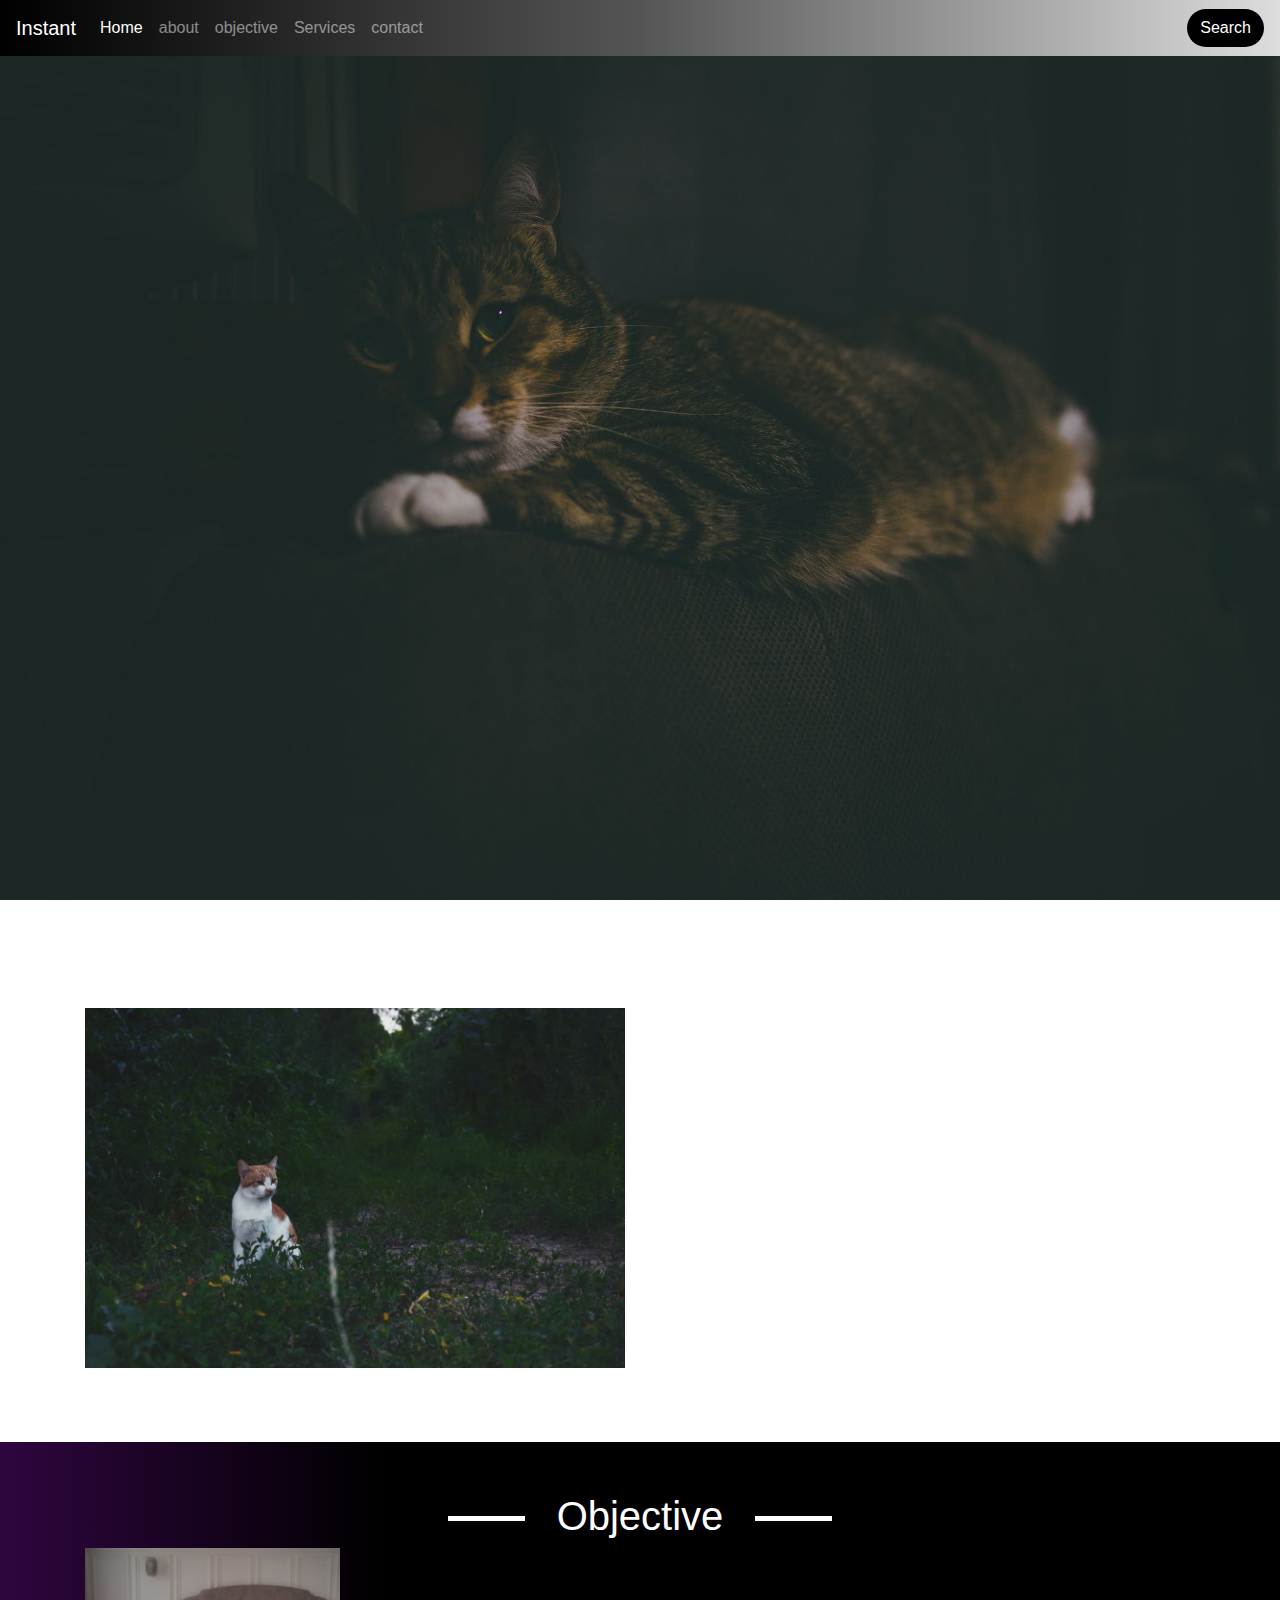
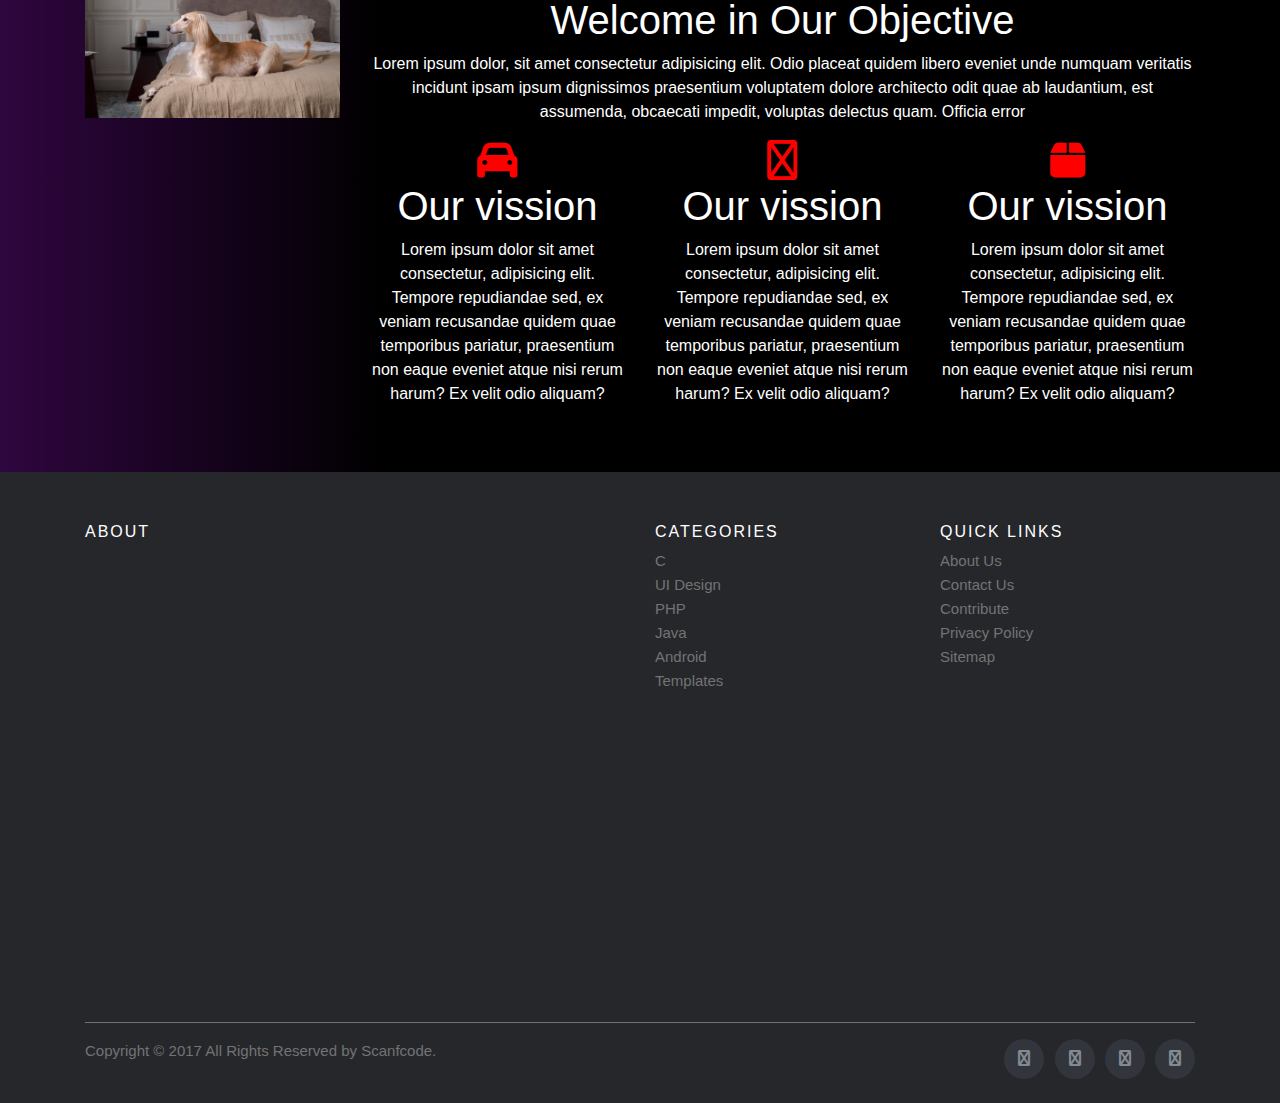
==== commit 087312ea: "first commitasadmsasfds" ====
--- a/index.html
+++ b/index.html
@@ -36,7 +36,7 @@
                         <a class="nav-link " href="#profile">objective</a>
                     </li>
                     <li class="nav-item">
-                        <a class="nav-link " href="./product.html">product</a>
+                        <a class="nav-link " href="./product.html">Services</a>
                     </li>
                     <li class="nav-item">
                         <a class="nav-link " href="#footer">contact</a>
@@ -62,7 +62,7 @@
             <div class="row">
                 <div class="col-md-6">
                     <div class="aboutImg">
-                        <img src="./img/p11.webp" class="img-fluid" alt="">
+                        <img src="./img/p5.webp" class="img-fluid" alt="">
                     </div>
                 </div>
                 <div class="col-md-6">
@@ -93,7 +93,7 @@
             <div class="row">
                 <div class="col-md-3">
                     <div class="profileInfo text-left">
-                        <img src="./img/p4.png" class="img-fluid " alt="">
+                        <img src="./img/p2.jpeg" class="img-fluid " alt="">
                     </div>
                 </div>
                 <div class="col-md-9">
--- a/css/main.css
+++ b/css/main.css
@@ -1,6 +1,3 @@
-body {
-    height: 3000px;
-}
 
 .navbar {
     background: linear-gradient(to right, black, #555, #ddd);
@@ -16,7 +13,7 @@
 .home {
     width: 100%;
     height: 100vh;
-    background-image: url(../img/p8.jpg);
+    background-image: url(../img/p1.jpeg);
     background-size: 100% 100%;
     background-attachment: fixed;
     background-position: center center;
@@ -27,11 +24,11 @@
 #about {
     padding: 50px 0px;
     text-align: center;
-    background-image: url(../img/p9.jpg);
+    background-image: url(../img/p4.jpeg);
     background-attachment: fixed;
     background-size: 100% 100%;
     height: auto;
-    color: black;
+    color: white;
     font-weight: bold;
 }
 
@@ -132,7 +129,7 @@
 #product {
     padding: 50px 0px;
     text-align: center;
-    background-image: url(../img/p3.jpg);
+    background-image: url(../img/p1.jpeg);
     background-attachment: fixed;
     background-size: 100% 100%;
     height: auto;
